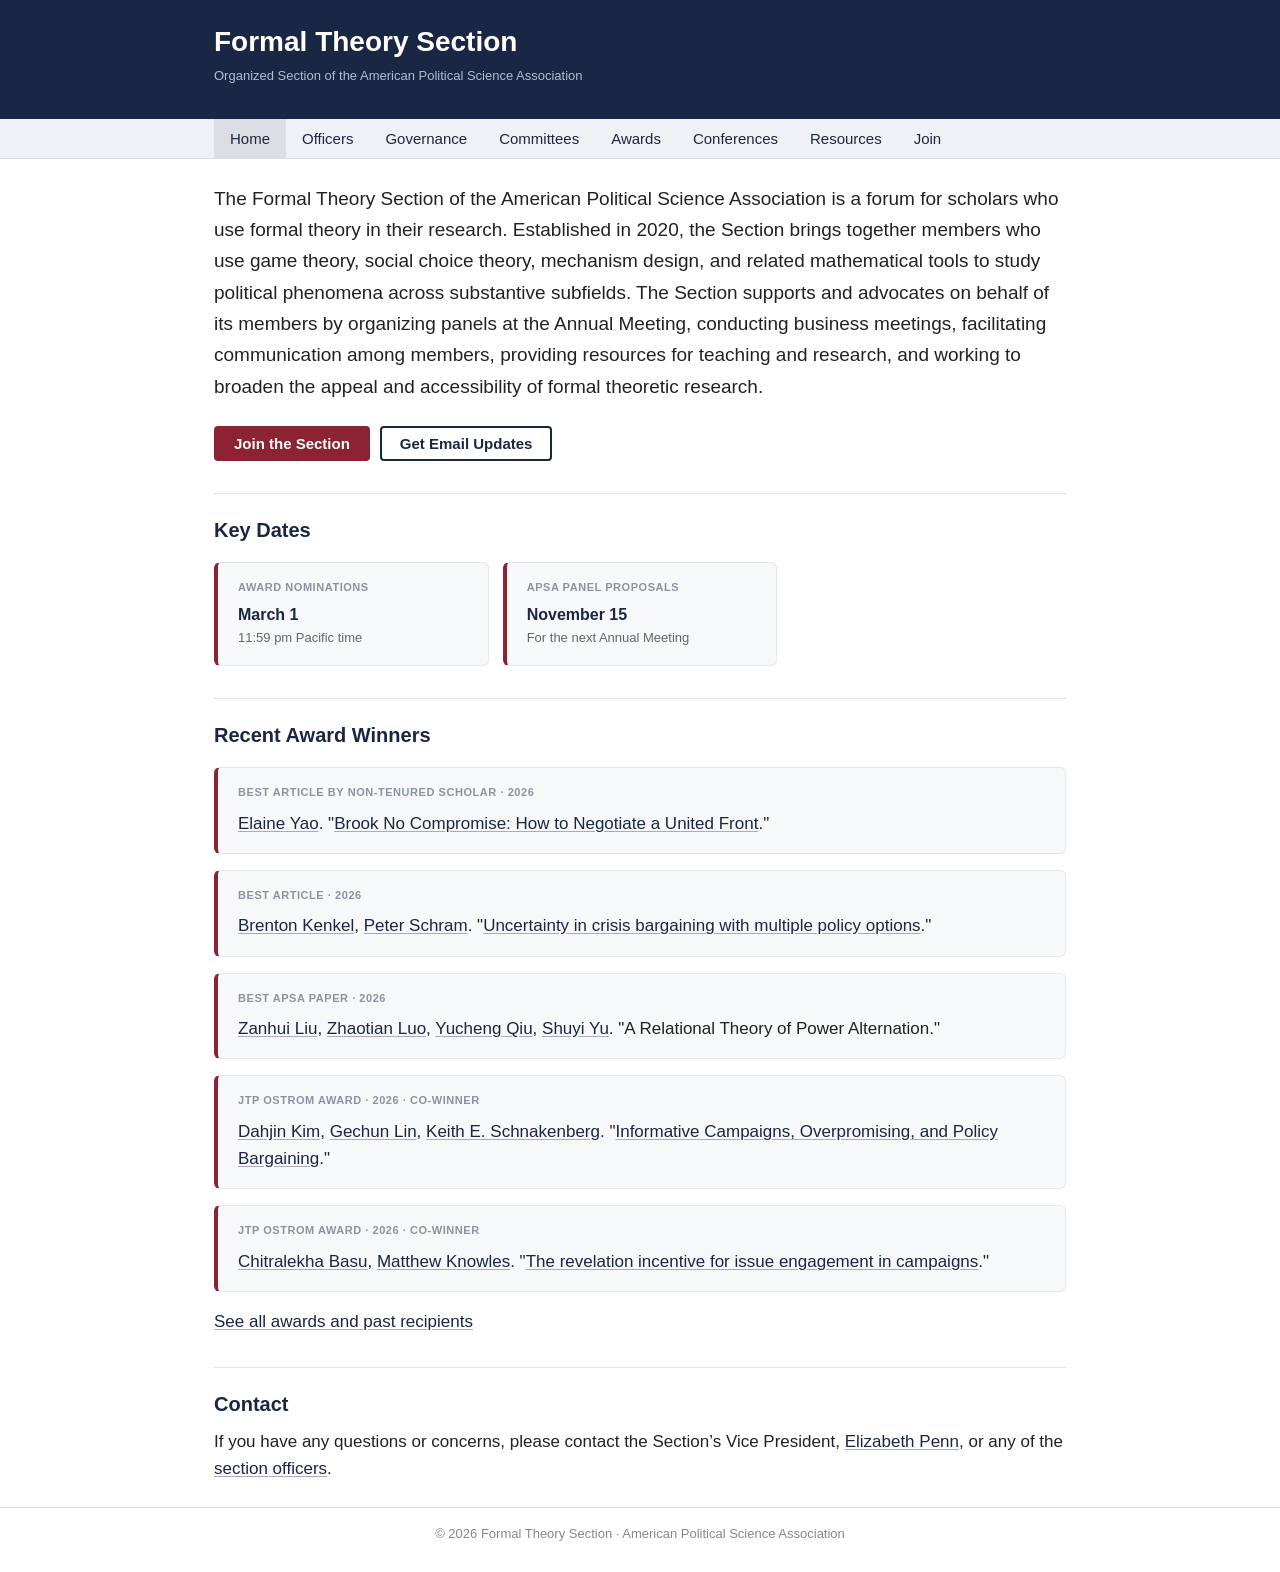
==== index.html @ 9ce3aaee "Add files via upload" ====
<!DOCTYPE html>
<html lang="en">
<head>
  <meta charset="UTF-8">
  <meta name="viewport" content="width=device-width, initial-scale=1">
  <meta name="description" content="Organized Section of the American Political Science Association">
  <title>Formal Theory Section</title>
  <link rel="stylesheet" href="/css/style.css">
</head>
<body>
  <input type="checkbox" id="nav-toggle" class="nav-toggle" aria-label="Toggle navigation">

  <header class="site-header">
    <div class="container">
      <div>
        <a class="site-title" href="/">Formal Theory Section</a>
        <p class="site-subtitle">Organized Section of the American Political Science Association</p>
      </div>
      <label for="nav-toggle" class="nav-toggle-label"><span></span></label>
    </div>
  </header>

  <nav class="site-nav">
  <div class="container">
    <ul class="nav-links">
      
        <li class="active">
          <a href="/">Home</a>
        </li>
      
        <li>
          <a href="/officers/">Officers</a>
        </li>
      
        <li>
          <a href="/governance/">Governance</a>
        </li>
      
        <li>
          <a href="/committees/">Committees</a>
        </li>
      
        <li>
          <a href="/awards/">Awards</a>
        </li>
      
        <li>
          <a href="/conferences/">Conferences</a>
        </li>
      
        <li>
          <a href="/resources/">Resources</a>
        </li>
      
        <li>
          <a href="/join/">Join</a>
        </li>
      
    </ul>
  </div>
</nav>


  <main class="container">
    <p class="lead">The Formal Theory Section of the American Political Science Association is a forum for scholars who use formal theory in their research. Established in 2020, the Section brings together members who use game theory, social choice theory, mechanism design, and related mathematical tools to study political phenomena across substantive subfields. The Section supports and advocates on behalf of its members by organizing panels at the Annual Meeting, conducting business meetings, facilitating communication among members, providing resources for teaching and research, and working to broaden the appeal and accessibility of formal theoretic research.</p>

<div class="action-links">
  <a href="/join/">Join the Section</a>
  <a href="https://groups.google.com/a/lists.berkeley.edu/g/formaltheory" target="_blank" rel="noopener" class="secondary">Get Email Updates</a>
</div>

<h2 id="key-dates">Key Dates</h2>

<div class="card-grid">
<a class="card card-accent card-link" href="/awards/"><div class="card-label">Award Nominations</div><div class="card-big">March 1</div><div class="card-sub">11:59 pm Pacific time</div></a>
<a class="card card-accent card-link" href="/conferences/"><div class="card-label">APSA Panel Proposals</div><div class="card-big">November 15</div><div class="card-sub">For the next Annual Meeting</div></a>
</div>

<h2 id="recent-award-winners">Recent Award Winners</h2>

<div class="card card-accent card-winner"><div class="person-role">Best Article by Non-Tenured Scholar &middot; 2026</div><p><a href="https://ecyao.github.io/" target="_blank" rel="noopener">Elaine Yao</a>. "<a href="https://doi.org/10.1111/ajps.12986" target="_blank" rel="noopener">Brook No Compromise: How to Negotiate a United Front</a>."</p></div>
<div class="card card-accent card-winner"><div class="person-role">Best Article &middot; 2026</div><p><a href="https://bkenkel.com/" target="_blank" rel="noopener">Brenton Kenkel</a>, <a href="https://peterschram.com/" target="_blank" rel="noopener">Peter Schram</a>. "<a href="https://doi.org/10.1111/ajps.12849" target="_blank" rel="noopener">Uncertainty in crisis bargaining with multiple policy options</a>."</p></div>
<div class="card card-accent card-winner"><div class="person-role">Best APSA Paper &middot; 2026</div><p><a href="https://sites.google.com/view/zanhui-liu/homepage" target="_blank" rel="noopener">Zanhui Liu</a>, <a href="http://www.luozhaotian.net/" target="_blank" rel="noopener">Zhaotian Luo</a>, <a href="mailto:ycqiu2018@nsd.pku.edu.cn">Yucheng Qiu</a>, <a href="https://www.shuyiyyu.com/" target="_blank" rel="noopener">Shuyi Yu</a>. "A Relational Theory of Power Alternation."</p></div>
<div class="card card-accent card-winner"><div class="person-role">JTP Ostrom Award &middot; 2026 &middot; Co-Winner</div><p><a href="https://dahjinkim.github.io/" target="_blank" rel="noopener">Dahjin Kim</a>, <a href="https://lingechun.github.io/" target="_blank" rel="noopener">Gechun Lin</a>, <a href="https://www.keith-schnakenberg.com/" target="_blank" rel="noopener">Keith E. Schnakenberg</a>. "<a href="https://doi.org/10.1177/09516298241268751" target="_blank" rel="noopener">Informative Campaigns, Overpromising, and Policy Bargaining</a>."</p></div>
<div class="card card-accent card-winner"><div class="person-role">JTP Ostrom Award &middot; 2026 &middot; Co-Winner</div><p><a href="https://www.chitralekhabasu.com/" target="_blank" rel="noopener">Chitralekha Basu</a>, <a href="https://www.matthewpknowles.com/" target="_blank" rel="noopener">Matthew Knowles</a>. "<a href="https://doi.org/10.1177/09516298251334331" target="_blank" rel="noopener">The revelation incentive for issue engagement in campaigns</a>."</p></div>

<p><a href="/awards/">See all awards and past recipients</a></p>

<h2 id="contact">Contact</h2>

<p>If you have any questions or concerns, please contact the Section’s Vice President, <a href="mailto:empenn@emory.edu">Elizabeth Penn</a>, or any of the <a href="/officers/">section officers</a>.</p>

  </main>

  <footer class="site-footer">
  <div class="container">
    <p>&copy; 2026 Formal Theory Section &middot; American Political Science Association</p>
  </div>
</footer>

</body>
</html>
---- css/style.css ----
/* ---- Reset & Base ---- */
*, *::before, *::after {
  box-sizing: border-box;
  margin: 0;
  padding: 0;
}

body {
  font-family: -apple-system, BlinkMacSystemFont, "Segoe UI", Roboto, Helvetica, Arial, sans-serif;
  font-size: 17px;
  line-height: 1.6;
  color: #222;
  background: #fff;
  overflow-y: scroll;
}

.container {
  max-width: 900px;
  margin: 0 auto;
  padding: 0 24px;
}

a {
  color: #1a2744;
  text-decoration: underline;
  text-decoration-color: #aab;
  text-underline-offset: 2px;
}
a:hover {
  text-decoration-color: #1a2744;
}

/* ---- Header ---- */
.site-header {
  background: #1a2744;
  color: #fff;
  padding: 20px 0 20px;
}
.site-title {
  font-size: 28px;
  font-weight: 700;
  color: #fff;
  text-decoration: none;
}
.site-title:hover {
  color: #fff;
  text-decoration: none;
}
.site-subtitle {
  font-size: 13px;
  color: #b0bdd0;
  margin-top: 1px;
}

/* ---- Navigation ---- */
.site-nav {
  background: #f0f1f4;
  border-bottom: 1px solid #d8dbe0;
  overflow: hidden;
}
.site-nav .container {
  display: flex;
  max-width: 900px;
  margin: 0 auto;
  padding: 0 24px;
}
.nav-links {
  list-style: none;
  display: flex;
  flex-wrap: wrap;
  margin: 0;
  padding: 0;
}
.nav-links li {
  margin: 0;
}
.nav-links li a {
  display: block;
  padding: 12px 16px;
  font-size: 15px;
  line-height: 1;
  color: #1a2744;
  text-decoration: none;
  font-weight: 500;
}
.nav-links li a:hover,
.nav-links li.active a {
  background: #dcdee4;
}

/* Mobile nav toggle */
.nav-toggle {
  display: none;
}
.nav-toggle-label {
  display: none;
  cursor: pointer;
  width: 30px;
  height: 22px;
  position: relative;
}
.nav-toggle-label span,
.nav-toggle-label span::before,
.nav-toggle-label span::after {
  display: block;
  background: #fff;
  height: 3px;
  width: 100%;
  border-radius: 2px;
  position: absolute;
}
.nav-toggle-label span {
  top: 50%;
  transform: translateY(-50%);
}
.nav-toggle-label span::before {
  content: "";
  top: -7px;
}
.nav-toggle-label span::after {
  content: "";
  top: 7px;
}

@media (max-width: 640px) {
  .site-header .container {
    display: flex;
    justify-content: space-between;
    align-items: center;
  }
  .nav-toggle-label {
    display: block;
  }
  .site-subtitle {
    display: none;
  }
  .nav-toggle ~ .site-nav {
    display: none;
  }
  .nav-toggle:checked ~ .site-nav {
    display: block;
  }
  .nav-toggle:checked ~ .site-nav .nav-links {
    display: flex;
    flex-direction: column;
  }
}

/* ---- Main Content ---- */
main.container {
  padding: 24px 24px 0;
}

h1 {
  font-size: 24px;
  font-weight: 700;
  color: #1a2744;
  margin-bottom: 12px;
}
h2 {
  font-size: 20px;
  font-weight: 700;
  color: #1a2744;
  margin-top: 32px;
  margin-bottom: 8px;
  padding-top: 20px;
  border-top: 1px solid #e4e7ec;
}
h3 {
  font-size: 17px;
  font-weight: 600;
  color: #333;
  margin-top: 24px;
  margin-bottom: 6px;
}

p {
  margin-bottom: 12px;
}

ul, ol {
  margin-bottom: 12px;
  padding-left: 24px;
}
li {
  margin-bottom: 3px;
}

hr {
  border: none;
  border-top: 1px solid #e4e7ec;
  margin: 24px 0;
}

/* ---- Tables ---- */
table {
  width: 100%;
  border-collapse: collapse;
  margin: 16px 0;
  font-size: 15px;
  border-top: 1px solid #eee;
}
thead th {
  text-align: left;
  padding: 8px 12px;
  background: #f0f1f4;
  border-bottom: 2px solid #d8dbe0;
  font-weight: 600;
  color: #1a2744;
}
tbody td {
  padding: 6px 12px;
  border-bottom: 1px solid #eee;
}
tbody tr:hover {
  background: #f8f9fb;
}

/* ---- Lead paragraph (homepage) ---- */
.lead {
  font-size: 19px;
  line-height: 1.65;
}

/* ---- Action links (reddish buttons) ---- */
.action-links {
  display: flex;
  flex-wrap: wrap;
  gap: 10px;
  margin: 24px 0;
}
.action-links a {
  display: inline-block;
  padding: 10px 20px;
  background: #8b2332;
  border-radius: 4px;
  text-decoration: none;
  color: #fff;
  font-weight: 600;
  font-size: 15px;
  line-height: 1;
}
.action-links a:hover {
  background: #6e1a27;
  color: #fff;
}
.action-links a.secondary {
  background: transparent;
  border: 2px solid #1a2744;
  padding: 8px 18px;
  color: #1a2744;
}
.action-links a.secondary:hover {
  background: #1a2744;
  color: #fff;
}
/* ---- Award sections ---- */
.committee {
  font-size: 14px;
  color: #555;
  margin-top: 2px;
}
.committee-note {
  font-size: 13px;
  color: #888;
  margin-top: 6px;
}

/* ---- Cards ---- */
.card {
  background: #f7f8fa;
  border: 1px solid #e4e7ec;
  border-radius: 6px;
  padding: 16px 20px;
  margin: 16px 0;
}
.card-accent {
  border-left: 4px solid #8b2332;
}
.card-title {
  font-size: 17px;
  font-weight: 700;
  color: #1a2744;
  margin: 0 0 8px;
}
.card-grid {
  display: grid;
  grid-template-columns: repeat(auto-fill, minmax(260px, 1fr));
  gap: 14px;
  margin: 16px 0;
}
.card-grid .card {
  margin: 0;
  display: flex;
  flex-direction: column;
}
.card > :last-child {
  margin-bottom: 0;
}
.card-winner .person-role {
  margin-bottom: 8px;
}
.card-winner p {
  margin-bottom: 8px;
}
.person-name,
.card-big {
  font-size: 16px;
  font-weight: 600;
  color: #1a2744;
  margin: 5px 0 1px;
}
.person-inst,
.card-sub {
  font-size: 13px;
  color: #666;
}
.card .action-links {
  margin: 12px 0 0;
}
a.card-link {
  display: block;
  text-decoration: none;
  color: #222;
}
a.card-link:hover {
  border-color: #8a93a3;
  background: #f0f2f6;
}
.person-links {
  margin-top: auto;
  padding-top: 8px;
}
.person-links .icon-link:first-child {
  margin-left: 0;
}

/* ---- Key/value metadata ---- */
.meta {
  margin: 0;
  padding: 0;
}
.meta-row {
  display: flex;
  gap: 14px;
  padding: 5px 0;
}
.meta-row + .meta-row {
  border-top: 1px solid #e7e9ee;
}
.meta-row dt {
  flex: 0 0 96px;
  font-size: 11px;
  font-weight: 700;
  letter-spacing: 0.05em;
  text-transform: uppercase;
  color: #8a93a3;
  padding-top: 3px;
}
.person-role,
.card-label {
  font-size: 11px;
  font-weight: 700;
  letter-spacing: 0.05em;
  text-transform: uppercase;
  color: #8a93a3;
}
.meta-row dd {
  flex: 1;
  margin: 0;
  font-size: 15px;
  color: #333;
}
.card .committee-note {
  margin: 10px 0 0;
  padding-top: 8px;
  border-top: 1px solid #e7e9ee;
  font-size: 12px;
  color: #99a0ac;
}

/* ---- Document chips ---- */
.doc-chips {
  display: flex;
  flex-wrap: wrap;
  gap: 8px;
}
.doc-chip {
  display: inline-flex;
  align-items: center;
  gap: 6px;
  padding: 4px 11px;
  font-size: 13px;
  font-weight: 500;
  line-height: 1.5;
  color: #1a2744;
  background: #eef0f4;
  border: 1px solid #dfe3ea;
  border-radius: 999px;
  text-decoration: none;
}
.doc-chip svg {
  flex-shrink: 0;
  opacity: 0.65;
}
.doc-chip:hover {
  background: #1a2744;
  color: #fff;
  border-color: #1a2744;
  text-decoration: none;
}
.doc-chip:hover svg {
  opacity: 1;
}

/* ---- Accordions ---- */
details.acc {
  border: 1px solid #e4e7ec;
  border-radius: 6px;
  margin: 8px 0;
  background: #fff;
}
details.acc > summary {
  list-style: none;
  cursor: pointer;
  padding: 12px 16px 12px 38px;
  font-size: 16px;
  font-weight: 600;
  color: #1a2744;
  position: relative;
  border-radius: 5px;
}
details.acc[open] > summary {
  border-radius: 5px 5px 0 0;
}
details.acc > summary::-webkit-details-marker {
  display: none;
}
details.acc > summary::before {
  content: "";
  position: absolute;
  left: 18px;
  top: 50%;
  width: 7px;
  height: 7px;
  border-right: 2px solid #8b2332;
  border-bottom: 2px solid #8b2332;
  transform: translateY(-70%) rotate(-45deg);
  transition: transform 0.15s ease;
}
details.acc[open] > summary::before {
  transform: translateY(-30%) rotate(45deg);
}
details.acc > summary:hover {
  background: #f7f8fa;
  text-decoration: none;
}
details.acc[open] > summary {
  background: #f7f8fa;
  border-bottom: 1px solid #e4e7ec;
}
.acc-body {
  padding: 12px 16px;
}
.acc-body > :last-child {
  margin-bottom: 0;
}
.acc-body table {
  margin: 0;
  border-top: none;
}

/* ---- Icon links (officer contact) ---- */
.icon-link {
  display: inline-block;
  vertical-align: middle;
  margin-left: 6px;
  color: #1a2744;
  text-decoration: none;
  opacity: 0.5;
}
.icon-link:hover {
  opacity: 1;
}
.icon-link svg {
  vertical-align: middle;
}

/* ---- Collapsible sections ---- */
details {
  margin-top: 8px;
}
details summary {
  cursor: pointer;
  font-size: 17px;
  font-weight: 600;
  color: #1a2744;
  padding: 6px 0;
}
details summary:hover {
  text-decoration: underline;
}

/* ---- Footer ---- */
.site-footer {
  margin-top: 24px;
  padding: 16px 0;
  border-top: 1px solid #d8dbe0;
}
.site-footer p {
  font-size: 13px;
  color: #888;
  text-align: center;
}

/* ---- Print ---- */
@media print {
  .site-header, .site-nav, .site-footer { display: none; }
  main { padding: 0; }
}
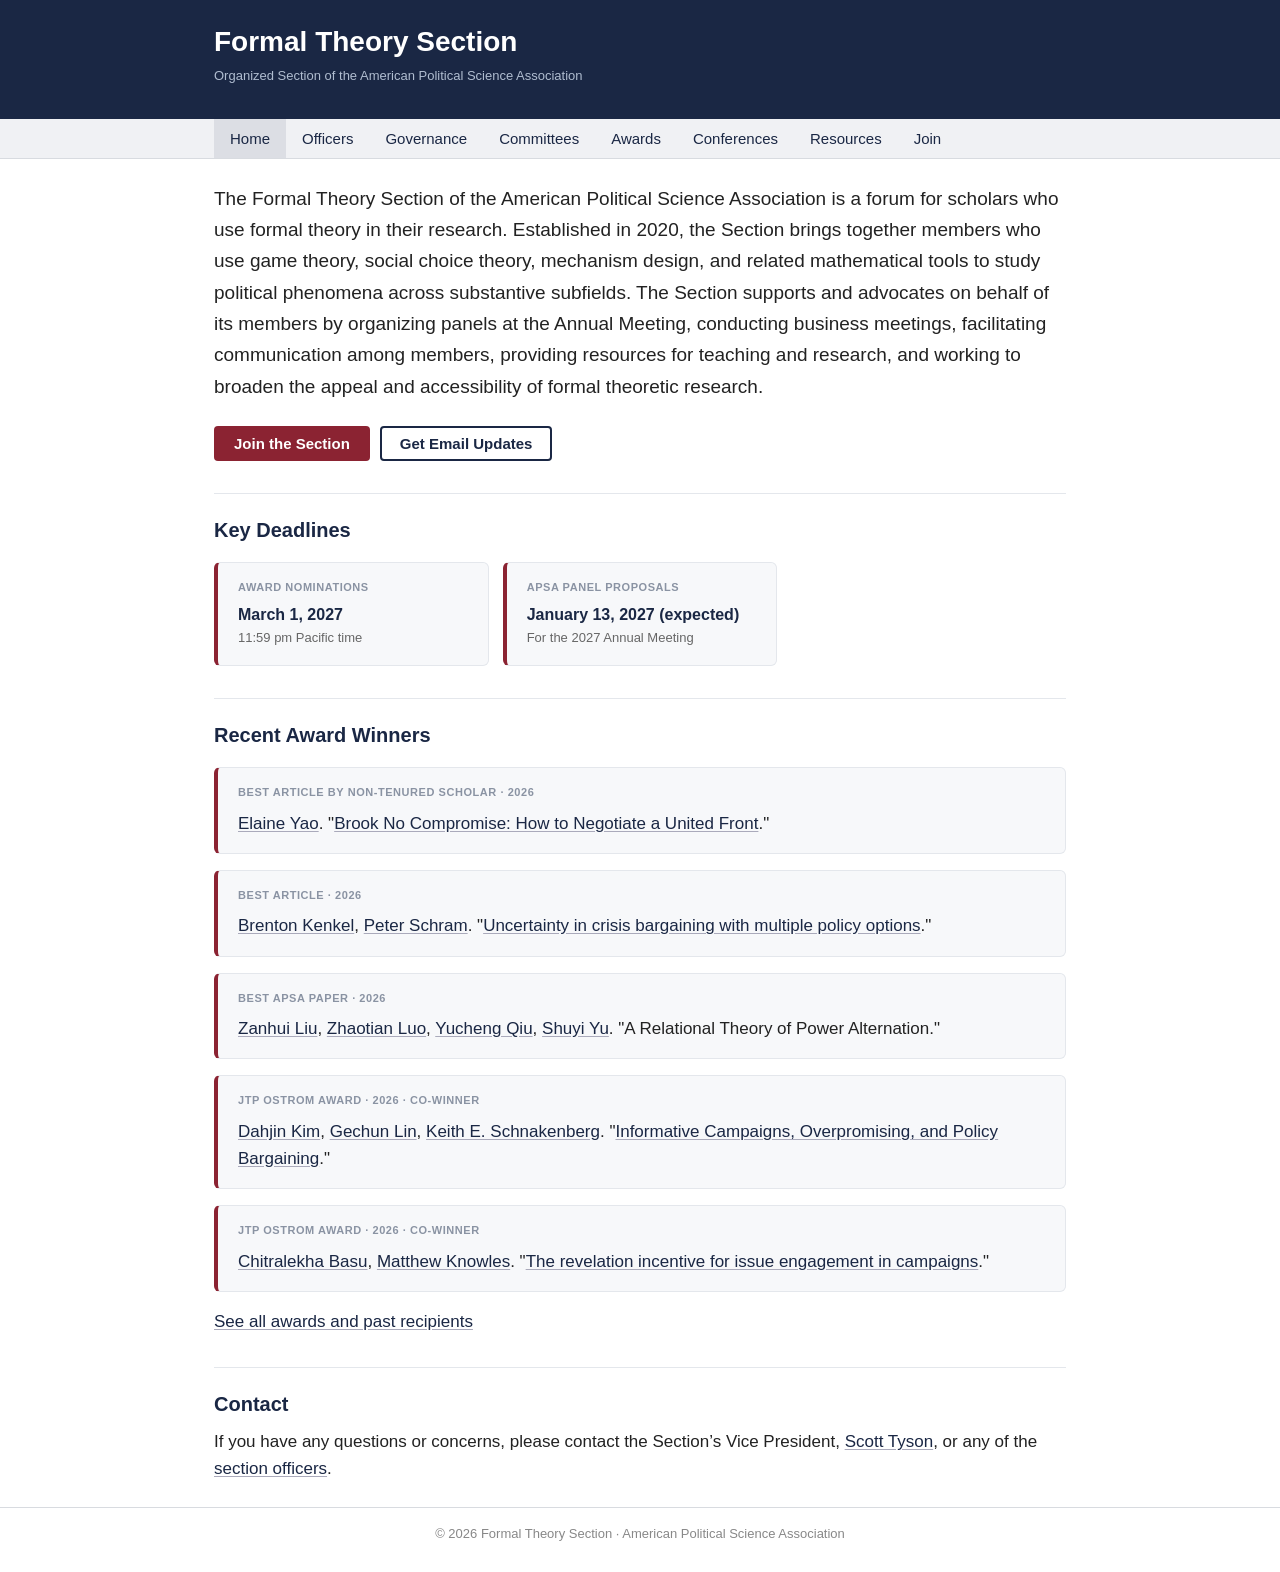
==== commit b62e2f4b: "update with new officers + other small fixes" ====
--- a/index.html
+++ b/index.html
@@ -5,6 +5,7 @@
   <meta name="viewport" content="width=device-width, initial-scale=1">
   <meta name="description" content="Organized Section of the American Political Science Association">
   <title>Formal Theory Section</title>
+  <link rel="icon" href="/favicon.ico" sizes="any">
   <link rel="stylesheet" href="/css/style.css">
 </head>
 <body>
@@ -69,11 +70,11 @@
   <a href="https://groups.google.com/a/lists.berkeley.edu/g/formaltheory" target="_blank" rel="noopener" class="secondary">Get Email Updates</a>
 </div>
 
-<h2 id="key-dates">Key Dates</h2>
+<h2 id="key-deadlines">Key Deadlines</h2>
 
 <div class="card-grid">
-<a class="card card-accent card-link" href="/awards/"><div class="card-label">Award Nominations</div><div class="card-big">March 1</div><div class="card-sub">11:59 pm Pacific time</div></a>
-<a class="card card-accent card-link" href="/conferences/"><div class="card-label">APSA Panel Proposals</div><div class="card-big">November 15</div><div class="card-sub">For the next Annual Meeting</div></a>
+<a class="card card-accent card-link" href="/awards/"><div class="card-label">Award Nominations</div><div class="card-big">March 1, 2027</div><div class="card-sub">11:59 pm Pacific time</div></a>
+<a class="card card-accent card-link" href="/conferences/"><div class="card-label">APSA Panel Proposals</div><div class="card-big">January 13, 2027 (expected)</div><div class="card-sub">For the 2027 Annual Meeting</div></a>
 </div>
 
 <h2 id="recent-award-winners">Recent Award Winners</h2>
@@ -88,7 +89,7 @@
 
 <h2 id="contact">Contact</h2>
 
-<p>If you have any questions or concerns, please contact the Section’s Vice President, <a href="mailto:empenn@emory.edu">Elizabeth Penn</a>, or any of the <a href="/officers/">section officers</a>.</p>
+<p>If you have any questions or concerns, please contact the Section’s Vice President, <a href="mailto:styson2@ur.rochester.edu">Scott Tyson</a>, or any of the <a href="/officers/">section officers</a>.</p>
 
   </main>
 
